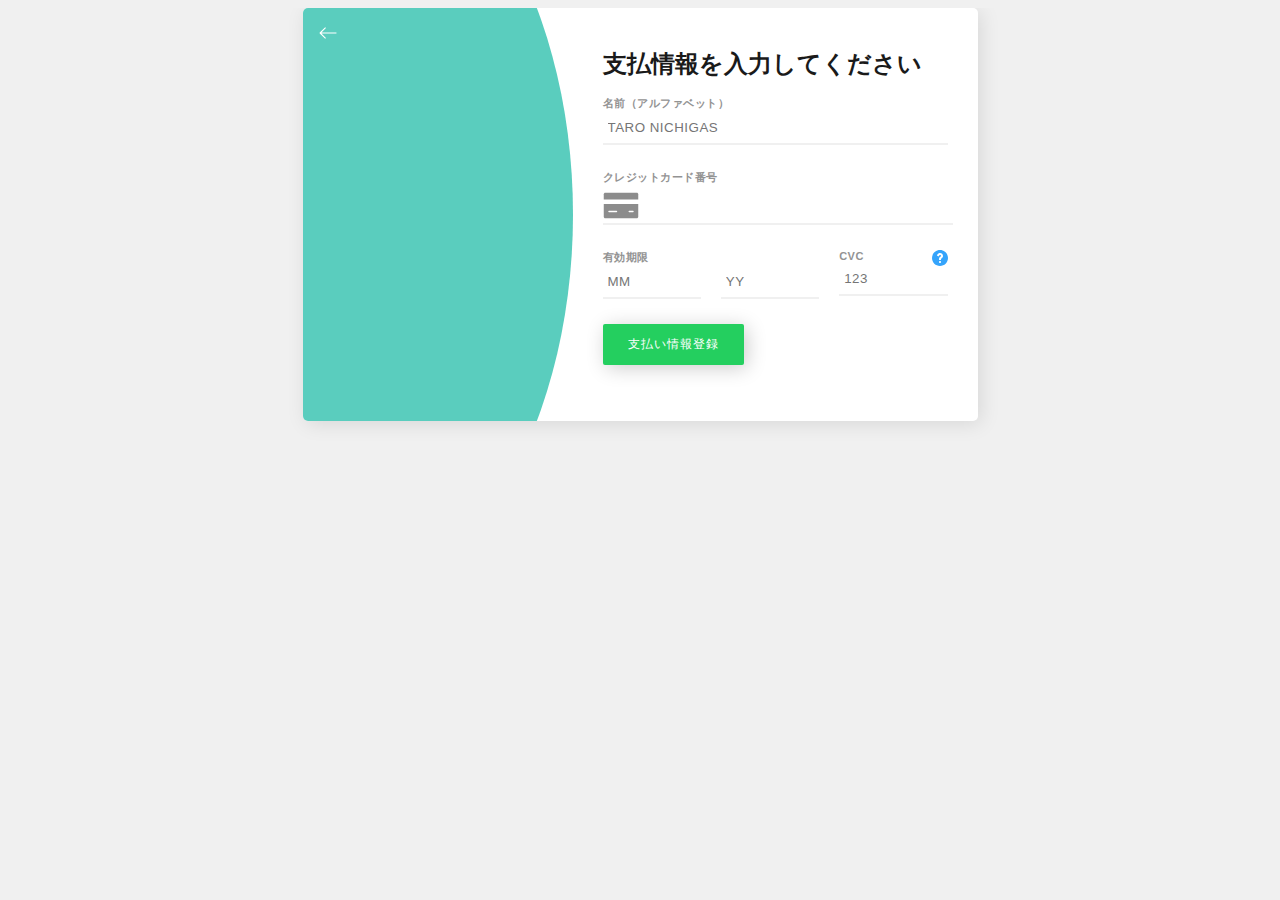
==== creditcard_ac-off.html @ b76cd368 "first commit" ====
<!doctype html>
<html>
    <head>
        <meta charset="utf-8">
        <title>input card information</title>
        <link href="style/creditcard.css" rel="stylesheet">
    </head>
    <body>
        <div class="modal">
            <div class="modal__container">
                <div class="modal__featured">
                    <button type="button" class="button--transparent button--close" onclick="window.location.href = 'index.html'">
                        <svg class="nc-icon glyph" xmlns="http://www.w3.org/2000/svg" xmlns:xlink="http://www.w3.org/1999/xlink" x="0px" y="0px" width="32px" height="32px" viewBox="0 0 32 32">
                            <g><path fill="#ffffff" d="M1.293,15.293L11,5.586L12.414,7l-8,8H31v2H4.414l8,8L11,26.414l-9.707-9.707 C0.902,16.316,0.902,15.684,1.293,15.293z"></path>
                            </g>
                        </svg>
                        <span class="visuallyhidden">Return to Product Page</span>
                    </button>
                    <div class="modal__circle"></div>
                </div>
                <div class="modal__content">
                    <h2>支払情報を入力してください</h2>

                    <form autocomplete="off">
                        <ul class="form-list">
                            <li class="form-list__row">
                                <label>名前（アルファベット）</label>
                                <input type="text" name="" required="" placeholder="TARO NICHIGAS"/>
                            </li>
                            <li class="form-list__row">
                                <label>クレジットカード番号</label>
                                <div id="input--cc" class="creditcard-icon">
                                    <input type="text" name="cc_number" required="" />
                                </div>
                            </li>
                            <li class="form-list__row form-list__row--inline">
                                <div>
                                    <label>有効期限</label>
                                    <div class="form-list__input-inline">
                                        <input type="text" name="cc_month" placeholder="MM"  pattern="\\d*" minlength="2" maxlength="2" required="" />
                                        <input type="text" name="cc_year" placeholder="YY"  pattern="\\d*" minlength="2" maxlength="2" required="" />
                                    </div>
                                </div>
                                <div>
                                    <label>CVC
                                        <a href="#" class="button--transparent modal-open button--info">
                                            <svg class="nc-icon glyph" xmlns="http://www.w3.org/2000/svg" xmlns:xlink="http://www.w3.org/1999/xlink" x="0px" y="0px" width="16px" height="16px" viewBox="0 0 16 16">
                                                <g>
                                                    <path fill="#35a4fb" d="M8,0C3.6,0,0,3.6,0,8s3.6,8,8,8s8-3.6,8-8S12.4,0,8,0z M8,13c-0.6,0-1-0.4-1-1c0-0.6,0.4-1,1-1s1,0.4,1,1 C9,12.6,8.6,13,8,13z M9.5,8.4C9,8.7,9,8.8,9,9v1H7V9c0-1.3,0.8-1.9,1.4-2.3C8.9,6.4,9,6.3,9,6c0-0.6-0.4-1-1-1 C7.6,5,7.3,5.2,7.1,5.5L6.6,6.4l-1.7-1l0.5-0.9C5.9,3.6,6.9,3,8,3c1.7,0,3,1.3,3,3C11,7.4,10.1,8,9.5,8.4z">
                                                    </path>
                                                </g>
                                            </svg>
                                            <span class="visuallyhidden">What is CVV?</span>
                                        </a>
                                    </label>
                                    <input type="text" name="cc_cvc" placeholder="123" pattern="\\d*" minlength="3" maxlength="4" required="" />
                                </div>
                            </li>
                            <li>
                                <button type="submit" class="button" onclick="window.location.href = 'index.html';window.alert('登録しました！');">支払い情報登録</button>
                            </li>
                        </ul>
                    </form>
                </div>
            </div>
        </div>
        <script src="js/jquery.min.js"></script>
        <script src="js/jquery-ui.min.js"></script>
        <script src="js/modernizr.min.js"></script>
        <script src='js/creditcard.js'></script>
    </body>
</html>
---- style/creditcard.css ----
.visuallyhidden {
    border: 0;
    clip: rect(0 0 0 0);
    height: 1px;
    margin: -1px;
    overflow: hidden;
    padding: 0;
    position: absolute;
    width: 1px;
}

body {
    font-family: 'Open Sans', sans-serif;
    color: #1a1a1a;
    background-color: #f0f0f0;
}

h1,h2,h3,h4,h5 {
    margin: 0;
    font-weight: 600;
}

.button {
    color: #ffffff;
    background-color: #24cf5f;
    padding: 12px 25px;
    font-size: 12px;
    letter-spacing: 1px;
    text-transform: uppercase;
    border: 0;
    border-radius: 2px;
    outline: 0;
    box-shadow: 3px 3px 20px rgba(0, 0, 0, 0.2);
    transition: all .2s;
}

.button:hover, .button:active, .button:focus {
    -ms-transform: scale(1.1);
    transform: scale(1.1);
}

.button--transparent {
    background: transparent;
    border: 0;
    outline: 0;
}

.button--close {
    position: absolute;
    top: 10px;
    left: 10px;
    display: -ms-flexbox;
    display: flex;
    -ms-flex-align: center;
    align-items: center;
    -ms-flex-pack: center;
    justify-content: center;
    width: 30px;
    height: 30px;
    color: #ffffff;
    border-radius: 50%;
    transition: all .25s;
    z-index: 10;
}

.button--close svg {
    width: 20px;
    height: 20px;
}
.button--close svg * {
    fill: currentColor;
}
.button--close:hover, .button--close:active, .button--close:focus {
    color: #fbcf34;
    background-color: #ffffff;
    box-shadow: 3px 3px 20px rgba(0, 0, 0, 0.1);
}

.button--info {
    position: absolute;
    top: 0;
    right: 0;
}

input {
    width: calc(100% - 10px);
    min-height: 30px;
    padding-left: 5px;
    padding-right: 5px;
    letter-spacing: .5px;
    border: 0;
    border-bottom: 2px solid #f0f0f0;
}

input:valid {
    border-color: #24cf5f;
}
input:focus {
    outline: none;
    border-color: #fbcf34;
}

.form-list {
    padding-left: 0;
    list-style: none;
}
.form-list__row {
    margin-bottom: 25px;
}
.form-list__row label {
    position: relative;
    display: block;
    text-transform: uppercase;
    font-weight: 600;
    font-size: 11px;
    letter-spacing: .5px;
    color: #939393;
}
.form-list__row--inline {
    display: -ms-flexbox;
    display: flex;
    -ms-flex-pack: justify;
    justify-content: space-between;
}
.form-list__row--inline > :first-child {
    -ms-flex: 2;
    flex: 2;
    padding-right: 20px;
}
.form-list__row--inline > :nth-child(2n) {
    -ms-flex: 1;
    flex: 1;
}
.form-list__input-inline {
    display: -ms-flexbox;
    display: flex;
    -ms-flex-pack: justify;
    justify-content: space-between;
}

.form-list__input-inline > * {
    width: calc(50% - 10px - 10px);
}

.form-list__row--agree {
    margin-top: 30px;
    margin-bottom: 30px;
    font-size: 12px;
}

.form-list__row--agree label {
    font-weight: 400;
    text-transform: none;
    color: #676767;
}

.form-list__row--agree input {
    width: auto;
    margin-right: 5px;
}

#input--cc {
    position: relative;
    padding-top: 6px;
}

#input--cc input {
    padding-left: 46px;
    width: calc(100% - 46px);
}

#input--cc:before {
    content: '';
    position: absolute;
    left: 0;
    top: 50%;
    width: 36px;
    height: 45px;
    background-image: url("data:image/svg+xml;utf8,%3Csvg%20class%3D%22nc-icon%20glyph%22%20xmlns%3D%22http%3A//www.w3.org/2000/svg%22%20xmlns%3Axlink%3D%22http%3A//www.w3.org/1999/xlink%22%20x%3D%220px%22%20y%3D%220px%22%20width%3D%2248px%22%20height%3D%2248px%22%20viewBox%3D%220%200%2048%2048%22%3E%3Cg%3E%20%3Cpath%20data-color%3D%22color-2%22%20fill%3D%22%238c8c8c%22%20d%3D%22M47%2C16V9c0-1.105-0.895-2-2-2H3C1.895%2C7%2C1%2C7.895%2C1%2C9v7H47z%22%3E%3C/path%3E%20%3Cpath%20fill%3D%22%238c8c8c%22%20d%3D%22M1%2C22v17c0%2C1.105%2C0.895%2C2%2C2%2C2h42c1.105%2C0%2C2-0.895%2C2-2V22H1z%20M18%2C33H8c-0.552%2C0-1-0.448-1-1s0.448-1%2C1-1h10%20c0.552%2C0%2C1%2C0.448%2C1%2C1S18.552%2C33%2C18%2C33z%20M40%2C33h-5c-0.552%2C0-1-0.448-1-1s0.448-1%2C1-1h5c0.552%2C0%2C1%2C0.448%2C1%2C1S40.552%2C33%2C40%2C33z%22%3E%3C/path%3E%20%3C/g%3E%3C/svg%3E");
    background-position: center;
    background-repeat: no-repeat;
    background-size: 36px;
    -ms-transform: translateY(-50%);
    transform: translateY(-50%);
}

#input--cc.creditcard-icon--visa:before {
    background-image: url("data:image/svg+xml;utf8,%3Csvg%20class%3D%22nc-icon%20colored%22%20xmlns%3D%22http%3A//www.w3.org/2000/svg%22%20xmlns%3Axlink%3D%22http%3A//www.w3.org/1999/xlink%22%20x%3D%220px%22%20y%3D%220px%22%20width%3D%2248px%22%20height%3D%2248px%22%20viewBox%3D%220%200%2048%2048%22%3E%3Cg%3E%3Crect%20x%3D%221%22%20y%3D%2214%22%20fill%3D%22%23E6E6E6%22%20width%3D%2246%22%20height%3D%2219%22%3E%3C/rect%3E%20%3Cpath%20fill%3D%22%23E79800%22%20d%3D%22M4%2C41h40c1.657%2C0%2C3-1.343%2C3-3v-5H1v5C1%2C39.657%2C2.343%2C41%2C4%2C41z%22%3E%3C/path%3E%20%3Cpath%20fill%3D%22%231A1876%22%20d%3D%22M44%2C7H4c-1.657%2C0-3%2C1.343-3%2C3v5h46v-5C47%2C8.343%2C45.657%2C7%2C44%2C7z%22%3E%3C/path%3E%20%3Cpolygon%20fill%3D%22%231A1876%22%20points%3D%2219.238%2C28.8%2021.847%2C28.8%2023.48%2C19.224%2020.87%2C19.224%20%22%3E%3C/polygon%3E%20%3Cpath%20fill%3D%22%231A1876%22%20d%3D%22M28.743%2C23.069c-0.912-0.443-1.471-0.739-1.465-1.187c0-0.398%2C0.473-0.824%2C1.495-0.824%20c0.836-0.013%2C1.51%2C0.157%2C2.188%2C0.477l0.354-2.076c-0.517-0.194-1.327-0.402-2.339-0.402c-2.579%2C0-4.396%2C1.299-4.411%2C3.16%20c-0.015%2C1.376%2C1.297%2C2.144%2C2.287%2C2.602c1.016%2C0.469%2C1.358%2C0.769%2C1.353%2C1.188c-0.006%2C0.642-0.811%2C0.935-1.562%2C0.935%20c-1.158%2C0-1.742-0.179-2.793-0.655l-0.366%2C2.144c0.61%2C0.267%2C1.737%2C0.499%2C2.908%2C0.511c2.744%2C0%2C4.525-1.284%2C4.545-3.272%20C30.944%2C24.581%2C30.249%2C23.752%2C28.743%2C23.069z%22%3E%3C/path%3E%20%3Cpath%20fill%3D%22%231A1876%22%20d%3D%22M38.007%2C19.233H35.99c-0.625%2C0-1.092%2C0.171-1.367%2C0.794l-3.876%2C8.776h2.741c0%2C0%2C0.448-1.18%2C0.55-1.439%20c0.3%2C0%2C2.962%2C0.004%2C3.343%2C0.004c0.078%2C0.335%2C0.318%2C1.435%2C0.318%2C1.435h2.422L38.007%2C19.233z%20M34.789%2C25.406%20c0.108-0.276%2C1.173-3.011%2C1.386-3.591c0.353%2C1.651%2C0.009%2C0.049%2C0.781%2C3.591H34.789z%22%3E%3C/path%3E%20%3Cpath%20fill%3D%22%231A1876%22%20d%3D%22M17.049%2C19.231l-2.556%2C6.53l-0.272-1.327l-0.915-4.401c-0.158-0.606-0.616-0.787-1.183-0.808H7.913%20L7.88%2C19.424c1.024%2C0.248%2C1.939%2C0.606%2C2.742%2C1.05l2.321%2C8.317l2.762-0.003l4.109-9.558H17.049z%22%3E%3C/path%3E%3C/g%3E%3C/svg%3E");
}

#input--cc.creditcard-icon--master-card:before {
    background-image: url("data:image/svg+xml;utf8,%3Csvg%20class%3D%22nc-icon%20colored%22%20xmlns%3D%22http%3A//www.w3.org/2000/svg%22%20xmlns%3Axlink%3D%22http%3A//www.w3.org/1999/xlink%22%20x%3D%220px%22%20y%3D%220px%22%20width%3D%2248px%22%20height%3D%2248px%22%20viewBox%3D%220%200%2048%2048%22%3E%3Cg%3E%3Cpath%20fill%3D%22%23003564%22%20d%3D%22M44%2C7H4c-1.657%2C0-3%2C1.343-3%2C3v28c0%2C1.657%2C1.343%2C3%2C3%2C3h40c1.657%2C0%2C3-1.343%2C3-3V10C47%2C8.343%2C45.657%2C7%2C44%2C7z%22%3E%3C/path%3E%20%3Ccircle%20fill%3D%22%23F01524%22%20cx%3D%2219%22%20cy%3D%2224%22%20r%3D%228%22%3E%3C/circle%3E%20%3Cpath%20fill%3D%22%23376BD1%22%20d%3D%22M24%2C30.24c0.093-0.075%2C0.177-0.161%2C0.267-0.24h-0.535C23.823%2C30.079%2C23.907%2C30.165%2C24%2C30.24z%22%3E%3C/path%3E%20%3Cpath%20fill%3D%22%23FEB415%22%20d%3D%22M29%2C16c-2.525%2C0-4.773%2C1.173-6.24%2C3h2.48c0.251%2C0.313%2C0.47%2C0.651%2C0.673%2C1h-3.827h-0.008%20c-0.186%2C0.321-0.352%2C0.653-0.492%2C1h0.009h4.809c0.132%2C0.324%2C0.246%2C0.656%2C0.335%2C1h-5.477c-0.084%2C0.326-0.151%2C0.659-0.193%2C1h5.865%20C26.975%2C23.328%2C27%2C23.661%2C27%2C24h-6c0%2C0.339%2C0.028%2C0.672%2C0.069%2C1h5.865c-0.043%2C0.341-0.111%2C0.674-0.195%2C1h-5.477%20c0.088%2C0.342%2C0.194%2C0.677%2C0.325%2C1h0.009h4.809c-0.141%2C0.346-0.305%2C0.68-0.491%2C1h-3.827h-0.008c0.203%2C0.351%2C0.429%2C0.686%2C0.681%2C1h2.48%20c-0.292%2C0.363-0.623%2C0.693-0.973%2C1h-0.535h-0.012c1.409%2C1.241%2C3.254%2C2%2C5.279%2C2c4.418%2C0%2C8-3.582%2C8-8S33.418%2C16%2C29%2C16z%22%3E%3C/path%3E%3C/g%3E%3C/svg%3E");
}

#input--cc.creditcard-icon--american-express:before {
    background-image: url("data:image/svg+xml;utf8,%3Csvg%20class%3D%22nc-icon%20colored%22%20xmlns%3D%22http%3A//www.w3.org/2000/svg%22%20xmlns%3Axlink%3D%22http%3A//www.w3.org/1999/xlink%22%20x%3D%220px%22%20y%3D%220px%22%20width%3D%2248px%22%20height%3D%2248px%22%20viewBox%3D%220%200%2048%2048%22%3E%3Cg%3E%3Cpath%20fill%3D%22%23007AC6%22%20d%3D%22M44%2C7H4c-1.657%2C0-3%2C1.343-3%2C3v28c0%2C1.657%2C1.343%2C3%2C3%2C3h40c1.657%2C0%2C3-1.343%2C3-3V10C47%2C8.343%2C45.657%2C7%2C44%2C7z%22%3E%3C/path%3E%20%3Cpath%20fill%3D%22%23FFFFFF%22%20d%3D%22M10.533%2C24.429h2.33l-1.165-2.857L10.533%2C24.429z%20M43%2C19h-5.969l-1.456%2C1.571L34.264%2C19H21.598l-1.165%2C2.571%20L19.268%2C19h-5.096v1.143L13.59%2C19H9.222L5%2C29h5.096l0.582-1.571h1.456L12.716%2C29h5.678v-1.143L18.831%2C29h2.912l0.437-1.286V29%20h11.648l1.456-1.571L36.594%2C29h5.969l-3.785-5L43%2C19z%20M25.383%2C27.571h-1.602V22l-2.475%2C5.571h-1.456L17.375%2C22v5.571h-3.349%20L13.444%2C26H9.95l-0.582%2C1.571H7.475l3.057-7.143h2.475l2.766%2C6.714v-6.714h2.766l2.184%2C4.857l2.038-4.857h2.766v7.143H25.383z%20M39.797%2C27.571h-2.184l-1.893-2.429l-2.184%2C2.429h-6.552v-7.143h6.697l2.038%2C2.286l2.184-2.286h2.038L36.739%2C24L39.797%2C27.571z%20M28.586%2C21.857v1.286h3.64v1.429h-3.64V26h4.077l1.893-2.143l-1.747-2H28.586z%22%3E%3C/path%3E%3C/g%3E%3C/svg%3E");
}

#input--cc.creditcard-icon--discover:before {
    background-image: url("data:image/svg+xml;utf8,%3Csvg%20class%3D%22nc-icon%20colored%22%20xmlns%3D%22http%3A//www.w3.org/2000/svg%22%20xmlns%3Axlink%3D%22http%3A//www.w3.org/1999/xlink%22%20x%3D%220px%22%20y%3D%220px%22%20width%3D%2248px%22%20height%3D%2248px%22%20viewBox%3D%220%200%2048%2048%22%3E%3Cg%3E%3Cpath%20fill%3D%22%23E6E6E6%22%20d%3D%22M47%2C23.807V10c0-1.657-1.343-3-3-3H4c-1.657%2C0-3%2C1.343-3%2C3v28c0%2C1.657%2C1.343%2C3%2C3%2C3h10.589%20C30.229%2C38.811%2C43.003%2C30.094%2C47%2C23.807z%22%3E%3C/path%3E%20%3Cpath%20fill%3D%22%23E6E6E6%22%20d%3D%22M47%2C38V23.807C43.003%2C30.094%2C30.229%2C38.811%2C14.589%2C41H44C45.657%2C41%2C47%2C39.657%2C47%2C38z%22%3E%3C/path%3E%20%3Cpath%20fill%3D%22%23FA7000%22%20d%3D%22M47%2C38V23.807C43.003%2C30.094%2C30.229%2C38.811%2C14.589%2C41H44C45.657%2C41%2C47%2C39.657%2C47%2C38z%22%3E%3C/path%3E%20%3Cpath%20fill%3D%22%23FA7000%22%20d%3D%22M25.029%2C21.013c-1.69%2C0-3.062%2C1.32-3.062%2C2.951c0%2C1.734%2C1.312%2C3.028%2C3.062%2C3.028%20c1.708%2C0%2C3.054-1.313%2C3.054-2.995C28.084%2C22.325%2C26.747%2C21.013%2C25.029%2C21.013z%22%3E%3C/path%3E%20%3Cpath%20fill%3D%22%23444444%22%20d%3D%22M7.646%2C21.121H6v5.743h1.636c0.871%2C0%2C1.499-0.207%2C2.05-0.664c0.654-0.541%2C1.043-1.359%2C1.043-2.206%20C10.728%2C22.298%2C9.462%2C21.121%2C7.646%2C21.121z%20M8.956%2C25.434c-0.356%2C0.318-0.81%2C0.457-1.535%2C0.457H7.121v-3.798h0.301%20c0.725%2C0%2C1.161%2C0.13%2C1.535%2C0.464c0.385%2C0.345%2C0.617%2C0.878%2C0.617%2C1.429C9.573%2C24.539%2C9.342%2C25.091%2C8.956%2C25.434z%22%3E%3C/path%3E%20%3Crect%20x%3D%2211.245%22%20y%3D%2221.121%22%20fill%3D%22%23444444%22%20width%3D%221.116%22%20height%3D%225.743%22%3E%3C/rect%3E%20%3Cpath%20fill%3D%22%23444444%22%20d%3D%22M15.102%2C23.322c-0.674-0.247-0.871-0.412-0.871-0.722c0-0.361%2C0.352-0.635%2C0.836-0.635%20c0.335%2C0%2C0.612%2C0.134%2C0.906%2C0.462l0.583-0.764c-0.481-0.424-1.058-0.638-1.686-0.638c-1.016%2C0-1.791%2C0.707-1.791%2C1.642%20c0%2C0.794%2C0.36%2C1.197%2C1.411%2C1.579c0.439%2C0.153%2C0.662%2C0.257%2C0.776%2C0.328c0.224%2C0.145%2C0.335%2C0.352%2C0.335%2C0.592%20c0%2C0.467-0.37%2C0.811-0.871%2C0.811c-0.533%2C0-0.964-0.267-1.222-0.768l-0.722%2C0.7c0.516%2C0.756%2C1.135%2C1.094%2C1.988%2C1.094%20c1.163%2C0%2C1.982-0.778%2C1.982-1.887C16.757%2C24.202%2C16.377%2C23.788%2C15.102%2C23.322z%22%3E%3C/path%3E%20%3Cpath%20fill%3D%22%23444444%22%20d%3D%22M17.108%2C23.994c0%2C1.689%2C1.326%2C2.998%2C3.032%2C2.998c0.481%2C0%2C0.894-0.095%2C1.402-0.335v-1.32%20c-0.449%2C0.451-0.843%2C0.629-1.353%2C0.629c-1.128%2C0-1.927-0.816-1.927-1.98c0-1.1%2C0.825-1.972%2C1.877-1.972%20c0.531%2C0%2C0.937%2C0.188%2C1.402%2C0.646v-1.318c-0.491-0.248-0.894-0.351-1.379-0.351C18.467%2C20.991%2C17.108%2C22.325%2C17.108%2C23.994z%22%3E%3C/path%3E%20%3Cpolygon%20fill%3D%22%23444444%22%20points%3D%2230.617%2C24.977%2029.086%2C21.121%2027.864%2C21.121%2030.299%2C27.009%2030.9%2C27.009%2033.382%2C21.121%2032.17%2C21.121%20%22%3E%3C/polygon%3E%20%3Cpolygon%20fill%3D%22%23444444%22%20points%3D%2233.89%2C26.864%2037.066%2C26.864%2037.066%2C25.891%2035.011%2C25.891%2035.011%2C24.341%2036.988%2C24.341%2036.988%2C23.368%2035.011%2C23.368%2035.011%2C22.093%2037.066%2C22.093%2037.066%2C21.121%2033.89%2C21.121%20%22%3E%3C/polygon%3E%20%3Cpath%20fill%3D%22%23444444%22%20d%3D%22M41.5%2C22.815c0-1.076-0.738-1.695-2.031-1.695h-1.664v5.743h1.123v-2.309h0.146l1.547%2C2.309H42l-1.807-2.421%20C41.037%2C24.271%2C41.5%2C23.694%2C41.5%2C22.815z%20M39.254%2C23.762h-0.325v-1.737h0.343c0.7%2C0%2C1.075%2C0.294%2C1.075%2C0.853%20C40.347%2C23.452%2C39.972%2C23.762%2C39.254%2C23.762z%22%3E%3C/path%3E%3C/g%3E%3C/svg%3E");
}

.modal {
    display: -ms-flexbox;
    display: flex;
    -ms-flex-pack: center;
    justify-content: center;
    -ms-flex-align: center;
    align-items: center;
    /*height: 100vh;*/
    /*width: 100vw;*/
    /*padding-top: 200px;*/
    z-index: 100;
    overflow-y: auto;
}

.modal__container {
    display: -ms-flexbox;
    display: flex;
    max-width: 675px;
    min-height: 400px;
    margin-bottom: 125px;
    background-color: #ffffff;
    border-radius: 5px;
    box-shadow: 3px 3px 20px rgba(0, 0, 0, 0.1);
}

.modal__featured {
    position: relative;
    -ms-flex: 1;
    flex: 1;
    min-width: 230px;
    padding: 20px;
    overflow: hidden;
    border-top-left-radius: 5px;
    border-bottom-left-radius: 5px;
}

.modal__circle {
    position: absolute;
    top: 0;
    left: 0;
    height: 200%;
    width: 200%;
    background-color: #5acdbe;
    border-radius: 50%;
    -ms-transform: translateX(-50%) translateY(-25%);
    transform: translateX(-50%) translateY(-25%);
}

.modal__product {
    position: absolute;
    top: 0;
    left: 50%;
    max-width: 85%;
    -ms-transform: translateX(calc(-50% - 10px));
    transform: translateX(calc(-50% - 10px));
}

.modal__content {
    -ms-flex: 3;
    flex: 3;
    padding: 40px 30px;
}
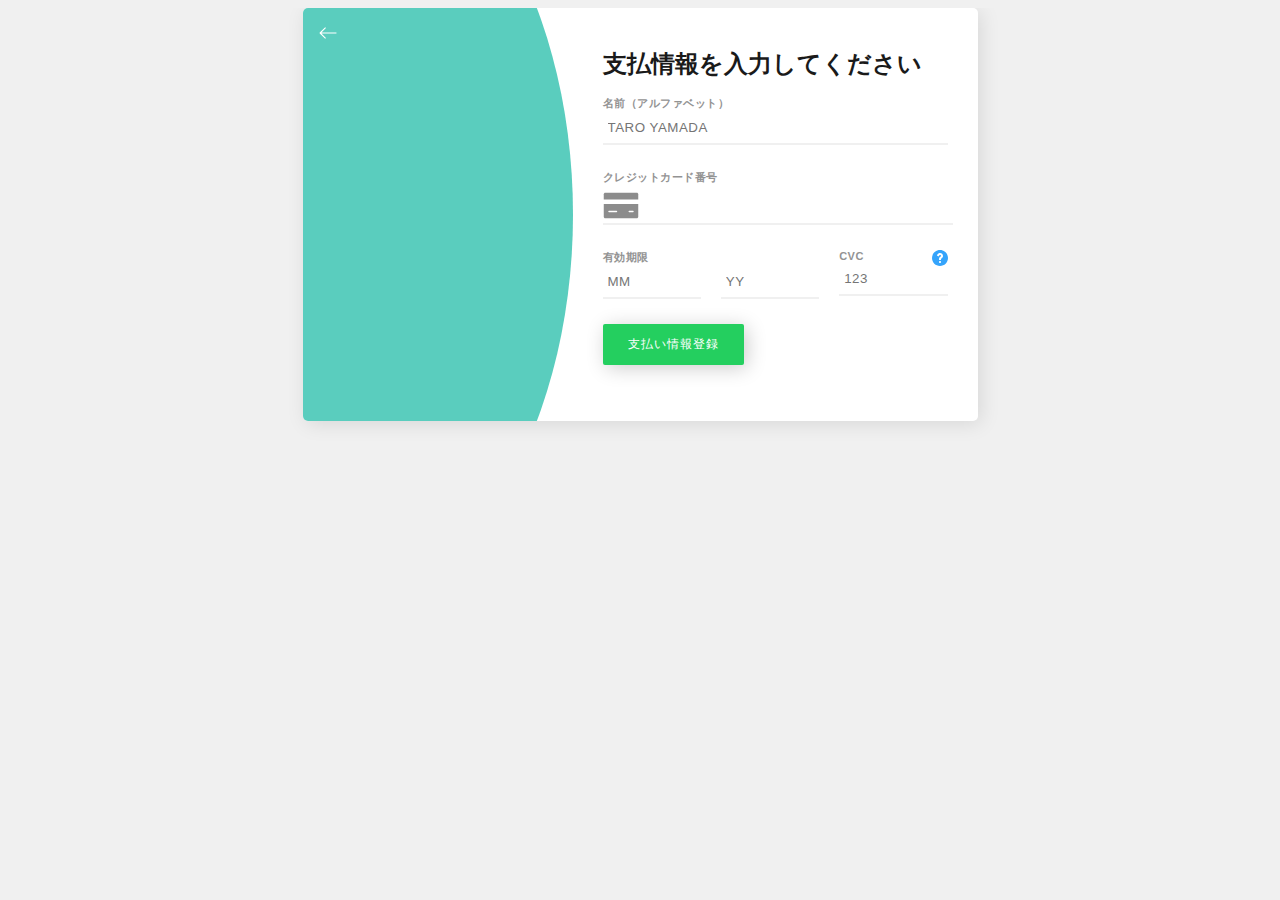
==== commit 4de808ae: "Merge pull request #2 from asaism/develop" ====
--- a/creditcard_ac-off.html
+++ b/creditcard_ac-off.html
@@ -25,7 +25,7 @@
                         <ul class="form-list">
                             <li class="form-list__row">
                                 <label>名前（アルファベット）</label>
-                                <input type="text" name="" required="" placeholder="TARO NICHIGAS"/>
+                                <input type="text" name="" required="" placeholder="TARO YAMADA"  style="text-transform: uppercase"/>
                             </li>
                             <li class="form-list__row">
                                 <label>クレジットカード番号</label>
